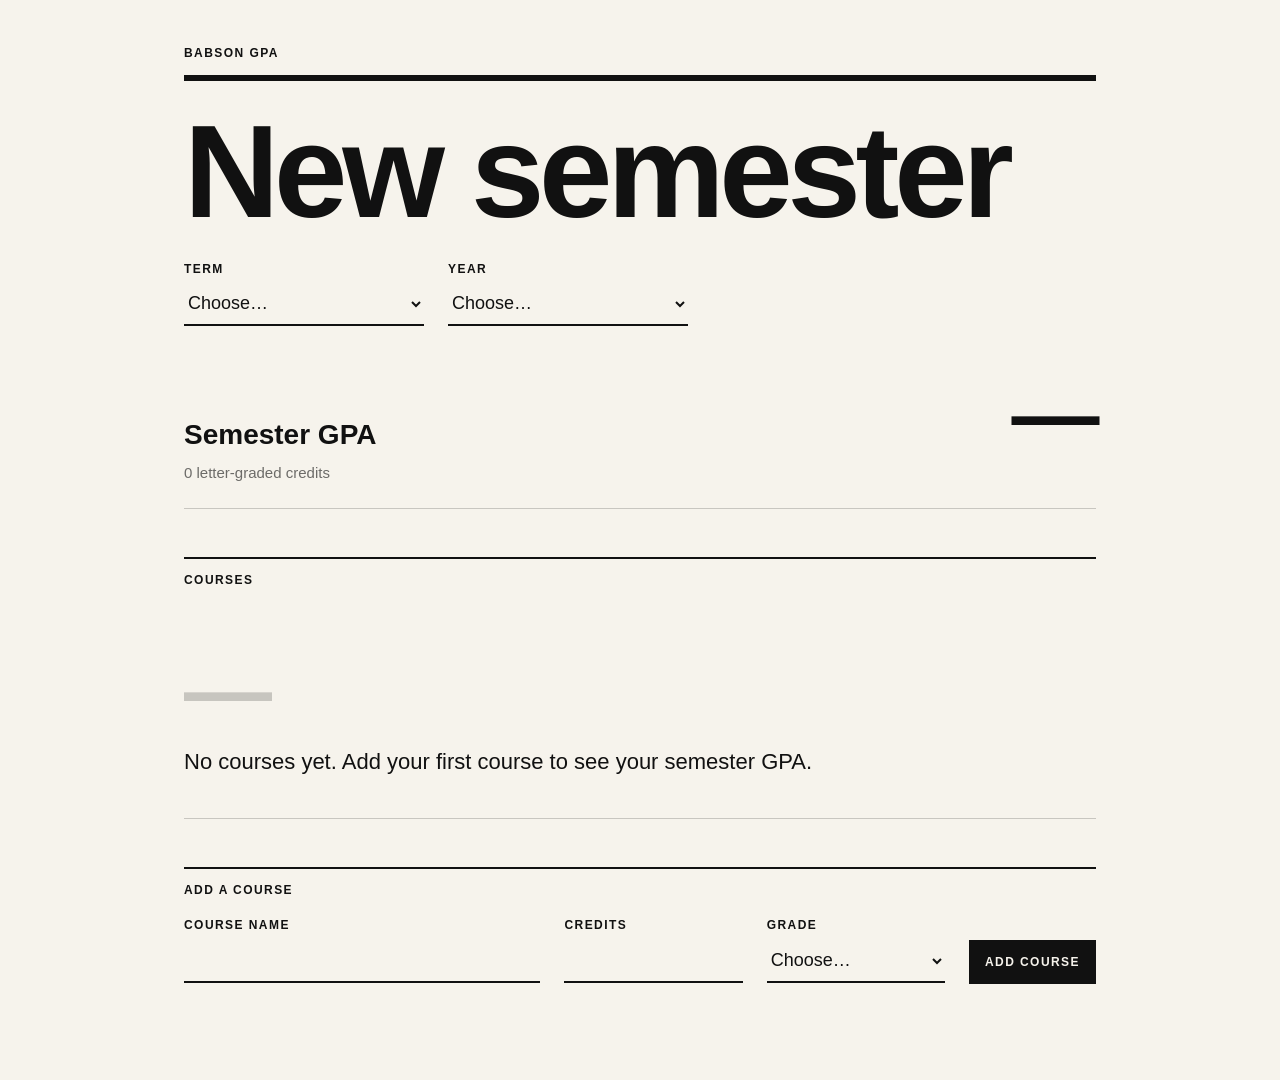
==== index.html @ 376b97b8 "Build round 1: This semester section with term/year, course form, list and semester GPA Co-Authored-" ====
<!doctype html>
<html lang="en">
<head>
  <meta charset="utf-8">
  <meta name="viewport" content="width=device-width, initial-scale=1">
  <title>Babson GPA Calculator</title>
  <link rel="stylesheet" href="css/styles.css">
</head>
<body>
  <header class="masthead">
    <p>Babson GPA</p>
  </header>

  <main>
    <section id="this-semester" aria-labelledby="this-semester-title">
      <h1 id="this-semester-title">New semester</h1>

      <div class="term-picker">
        <div class="field">
          <label for="semester-term">Term</label>
          <select id="semester-term" name="term">
            <option value="">Choose…</option>
          </select>
        </div>
        <div class="field">
          <label for="semester-year">Year</label>
          <select id="semester-year" name="year">
            <option value="">Choose…</option>
          </select>
        </div>
      </div>

      <div class="figures">
        <div class="figure figure-semester">
          <p class="label">Semester GPA</p>
          <p class="num" id="semester-gpa" aria-live="polite">—</p>
          <p class="note" id="semester-note">0 letter-graded credits</p>
        </div>
      </div>

      <h2>Courses</h2>
      <div id="course-empty" class="empty">
        <p class="num" aria-hidden="true">—</p>
        <p>No courses yet. Add your first course to see your semester GPA.</p>
      </div>
      <table id="course-table" hidden>
        <thead>
          <tr>
            <th scope="col">Course</th>
            <th scope="col" class="cr">Credits</th>
            <th scope="col">Grade</th>
            <th scope="col" class="act"></th>
          </tr>
        </thead>
        <tbody id="course-list"></tbody>
      </table>

      <h2>Add a course</h2>
      <form id="course-form" novalidate>
        <div class="field wide">
          <label for="course-name">Course name</label>
          <input id="course-name" name="name" type="text" autocomplete="off">
          <p class="error" id="course-name-error" hidden></p>
        </div>
        <div class="field">
          <label for="course-credits">Credits</label>
          <input id="course-credits" name="credits" type="number" inputmode="decimal" step="any">
          <p class="error" id="course-credits-error" hidden></p>
        </div>
        <div class="field">
          <label for="course-grade">Grade</label>
          <select id="course-grade" name="grade">
            <option value="">Choose…</option>
          </select>
          <p class="error" id="course-grade-error" hidden></p>
        </div>
        <div class="btn-wrap">
          <button type="submit" class="btn">Add course</button>
        </div>
      </form>
    </section>
  </main>

  <script src="js/app.js"></script>
</body>
</html>
---- css/styles.css ----
:root {
  --paper: #f6f3ec;
  --ink: #111111;
  --accent: #c8102e;
  --font: "Helvetica Neue", Helvetica, Arial, sans-serif;
  --space: 8px;
  --radius: 0;

  --ink-muted: color-mix(in srgb, var(--ink) 60%, transparent);
  --ink-faded: color-mix(in srgb, var(--ink) 20%, transparent);

  --rule-thick: 6px;
  --rule: 2px;
  --rule-thin: 1px;

  --text-xs: 12px;
  --text-s: 15px;
  --text-m: 18px;
  --text-l: 22px;
  --text-xl: 28px;
  --text-title: clamp(48px, 11vw, 132px);
  --text-figure: clamp(48px, 12vw, 88px);

  --weight-regular: 400;
  --weight-bold: 700;
  --weight-black: 900;

  --leading: 1.5;
  --leading-tight: 0.9;
  --tracking-caps: 0.12em;
  --tracking-tight: -0.04em;

  --page-width: 960px;
  --touch: 44px;
  --breakpoint: 640px;
}

* {
  box-sizing: border-box;
}

[hidden] {
  display: none !important;
}

body {
  margin: 0;
  background: var(--paper);
  color: var(--ink);
  font-family: var(--font);
  font-size: var(--text-m);
  font-weight: var(--weight-regular);
  line-height: var(--leading);
}

.masthead,
main {
  max-width: var(--page-width);
  margin: 0 auto;
  padding-left: calc(var(--space) * 3);
  padding-right: calc(var(--space) * 3);
}

main {
  padding-bottom: calc(var(--space) * 12);
}

/* Masthead and title */
.masthead {
  padding-top: calc(var(--space) * 6);
}

.masthead p {
  margin: 0;
  padding-bottom: calc(var(--space) * 2);
  border-bottom: var(--rule-thick) solid var(--ink);
  font-size: var(--text-xs);
  font-weight: var(--weight-bold);
  line-height: var(--leading-tight);
  letter-spacing: var(--tracking-caps);
  text-transform: uppercase;
}

h1 {
  margin: calc(var(--space) * 4) 0 calc(var(--space) * 4);
  font-size: var(--text-title);
  font-weight: var(--weight-black);
  line-height: var(--leading-tight);
  letter-spacing: var(--tracking-tight);
}

h2 {
  margin: calc(var(--space) * 6) 0 calc(var(--space) * 3);
  padding-top: calc(var(--space) * 2);
  border-top: var(--rule) solid var(--ink);
  font-size: var(--text-xs);
  font-weight: var(--weight-black);
  line-height: var(--leading-tight);
  letter-spacing: var(--tracking-caps);
  text-transform: uppercase;
}

/* Term and year, under the title */
.term-picker {
  display: grid;
  grid-template-columns: repeat(2, minmax(0, calc(var(--space) * 30)));
  gap: calc(var(--space) * 3);
  margin-bottom: calc(var(--space) * 6);
}

/* GPA figures: label left, number right */
.figure {
  display: flex;
  flex-wrap: wrap;
  justify-content: space-between;
  align-items: baseline;
  column-gap: calc(var(--space) * 3);
  padding-bottom: calc(var(--space) * 3);
  border-bottom: var(--rule-thin) solid var(--ink-faded);
}

.figure p {
  margin: 0;
}

.figure .label {
  flex: 1 1 0;
  font-size: var(--text-xl);
  font-weight: var(--weight-black);
  line-height: var(--leading-tight);
}

.figure .num {
  font-size: var(--text-figure);
  font-weight: var(--weight-black);
  line-height: var(--leading-tight);
  letter-spacing: var(--tracking-tight);
  font-variant-numeric: tabular-nums;
}

.figure .note {
  flex-basis: 100%;
  margin-top: var(--space);
  color: var(--ink-muted);
  font-size: var(--text-s);
}

/* Empty state */
.empty {
  padding: calc(var(--space) * 5) 0;
  border-bottom: var(--rule-thin) solid var(--ink-faded);
}

.empty p {
  margin: 0;
  font-size: var(--text-l);
}

.empty .num {
  margin-bottom: calc(var(--space) * 2);
  color: var(--ink-faded);
  font-size: var(--text-figure);
  font-weight: var(--weight-black);
  line-height: var(--leading-tight);
}

/* Course list */
table {
  width: 100%;
  border-collapse: collapse;
}

th {
  padding: 0 0 calc(var(--space) * 2);
  border-bottom: var(--rule) solid var(--ink);
  color: var(--ink-muted);
  font-size: var(--text-xs);
  font-weight: var(--weight-bold);
  line-height: var(--leading-tight);
  letter-spacing: var(--tracking-caps);
  text-align: left;
  text-transform: uppercase;
}

td {
  padding: calc(var(--space) * 2) var(--space) calc(var(--space) * 2) 0;
  border-bottom: var(--rule-thin) solid var(--ink-faded);
  vertical-align: baseline;
}

td.name {
  font-size: var(--text-l);
  overflow-wrap: anywhere;
}

td.cr,
th.cr {
  width: calc(var(--space) * 11);
  font-variant-numeric: tabular-nums;
}

td.grade {
  width: calc(var(--space) * 16);
  font-size: var(--text-xl);
  font-weight: var(--weight-black);
  line-height: var(--leading-tight);
}

.not-in-gpa {
  display: block;
  margin-top: var(--space);
  color: var(--ink-muted);
  font-size: var(--text-s);
  font-weight: var(--weight-regular);
}

td.act,
th.act {
  width: calc(var(--space) * 9);
  padding-right: 0;
  text-align: right;
}

.link {
  min-height: var(--touch);
  padding: 0;
  border: 0;
  border-radius: var(--radius);
  background: none;
  color: var(--ink);
  cursor: pointer;
  font-family: var(--font);
  font-size: var(--text-xs);
  font-weight: var(--weight-bold);
  letter-spacing: var(--tracking-caps);
  text-decoration: underline;
  text-decoration-thickness: var(--rule-thin);
  text-transform: uppercase;
}

/* Add a course form */
form {
  display: grid;
  grid-template-columns: 2fr 1fr 1fr auto;
  gap: calc(var(--space) * 3);
  align-items: start;
}

label {
  display: block;
  margin-bottom: var(--space);
  font-size: var(--text-xs);
  font-weight: var(--weight-bold);
  line-height: var(--leading-tight);
  letter-spacing: var(--tracking-caps);
  text-transform: uppercase;
}

input,
select {
  width: 100%;
  min-height: var(--touch);
  padding: 0;
  border: 0;
  border-bottom: var(--rule) solid var(--ink);
  border-radius: var(--radius);
  background: transparent;
  color: var(--ink);
  font-family: var(--font);
  font-size: var(--text-m);
}

input:focus-visible,
select:focus-visible,
button:focus-visible {
  outline: var(--rule) solid var(--ink);
  outline-offset: var(--rule);
}

.field.has-error input,
.field.has-error select {
  border-bottom-color: var(--accent);
}

.error {
  margin: var(--space) 0 0;
  color: var(--accent);
  font-size: var(--text-s);
}

.error::before {
  content: "— ";
}

/* Lines the button up with the fields, below the label */
.btn-wrap {
  padding-top: calc(var(--text-xs) + var(--space));
}

.btn {
  min-height: var(--touch);
  padding: 0 calc(var(--space) * 2);
  border: 0;
  border-radius: var(--radius);
  background: var(--ink);
  color: var(--paper);
  cursor: pointer;
  font-family: var(--font);
  font-size: var(--text-xs);
  font-weight: var(--weight-black);
  letter-spacing: var(--tracking-caps);
  text-transform: uppercase;
}

/* Phone: 640px is --breakpoint; custom properties can't be read inside @media */
@media (max-width: 640px) {
  .masthead,
  main {
    padding-left: calc(var(--space) * 2);
    padding-right: calc(var(--space) * 2);
  }

  .masthead {
    padding-top: calc(var(--space) * 4);
  }

  .term-picker {
    grid-template-columns: 1fr 1fr;
    gap: calc(var(--space) * 2);
  }

  form {
    grid-template-columns: 1fr 1fr;
    gap: calc(var(--space) * 2);
  }

  .field.wide,
  .btn-wrap {
    grid-column: 1 / -1;
  }

  .btn-wrap {
    padding-top: 0;
  }

  .btn {
    width: 100%;
  }

  td.name {
    font-size: var(--text-m);
  }

  td.grade {
    width: calc(var(--space) * 10);
  }
}
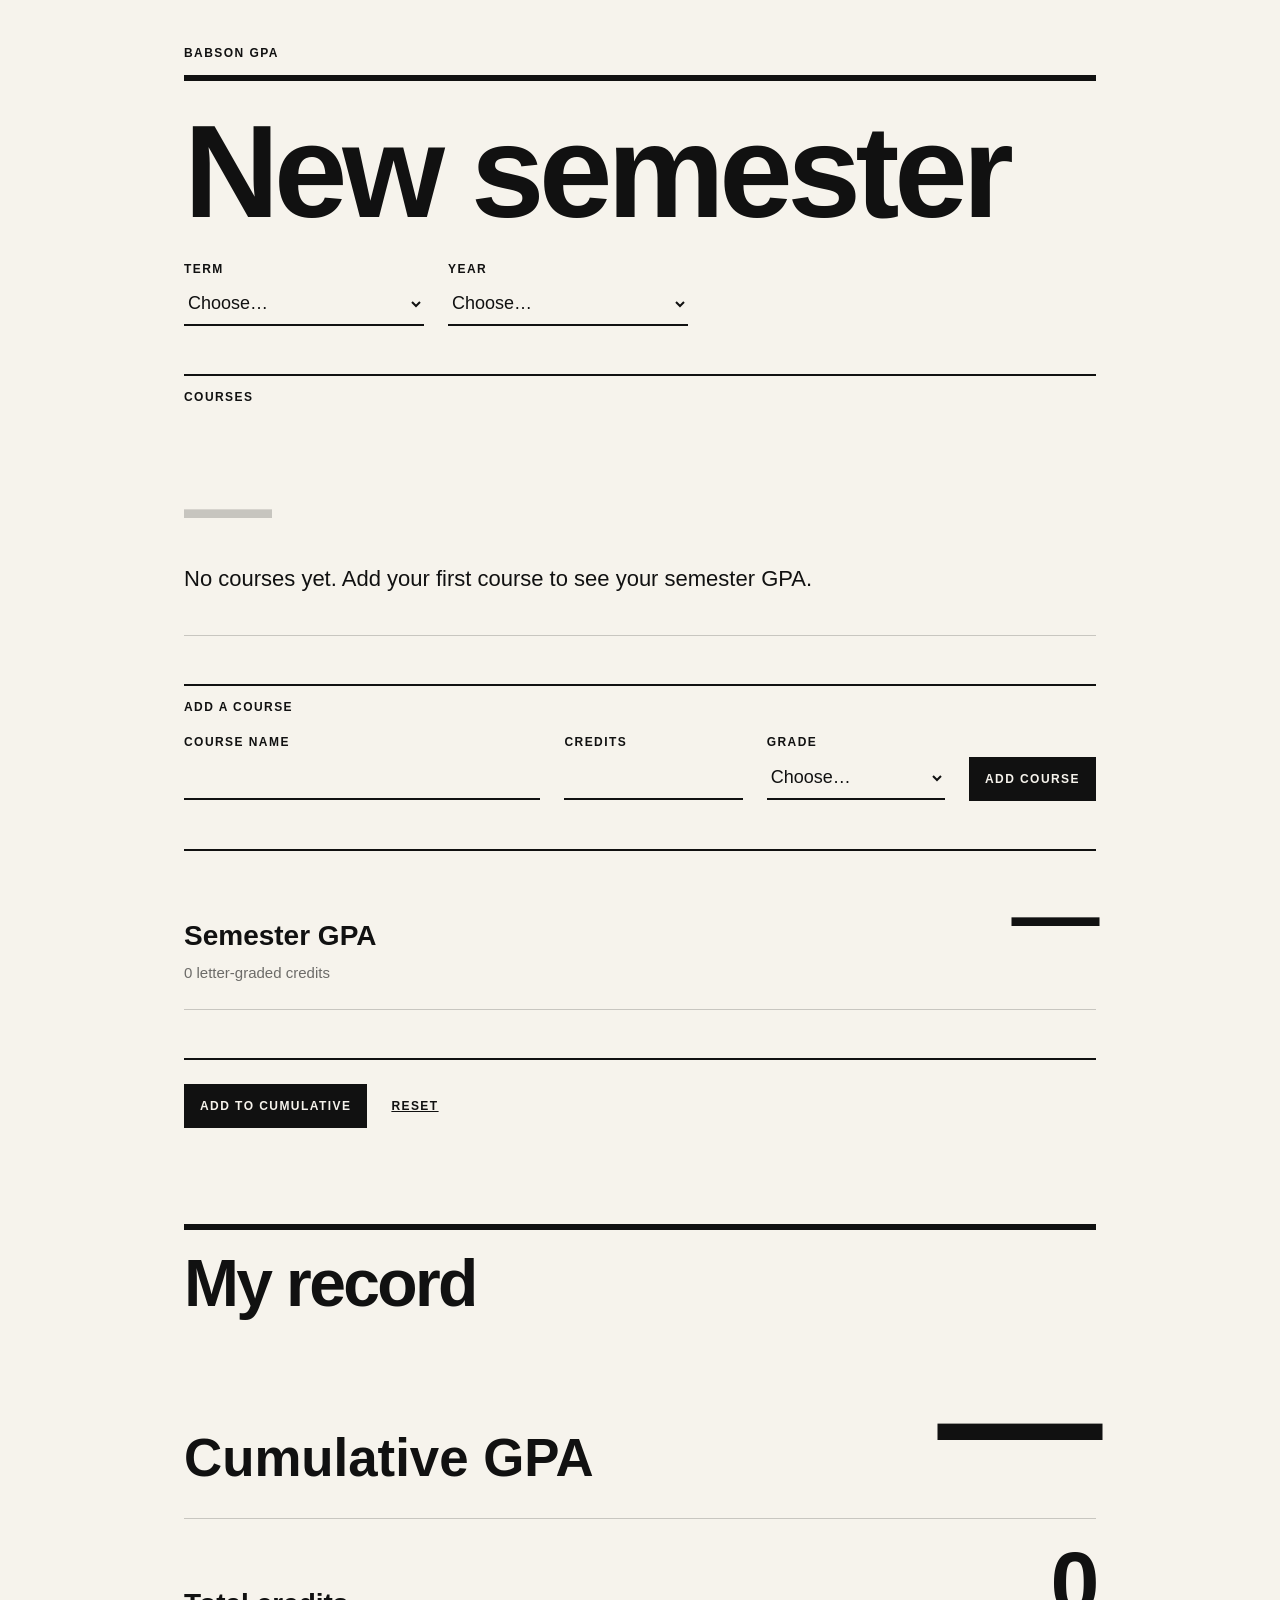
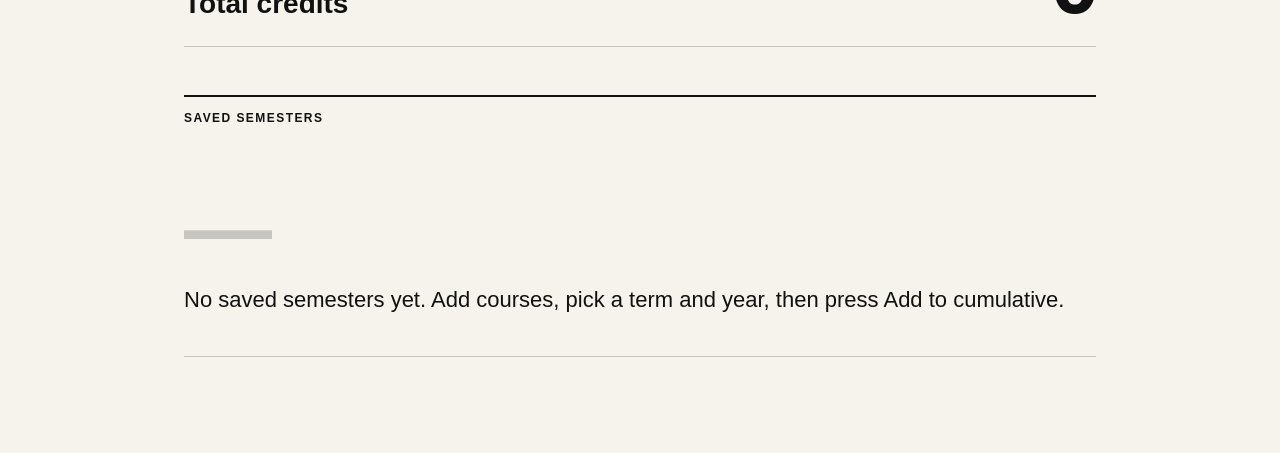
==== commit db304acb: "Move cumulative GPA to My record, show preview as a note" ====
--- a/index.html
+++ b/index.html
@@ -28,14 +28,7 @@
             <option value="">Choose…</option>
           </select>
         </div>
-      </div>
-
-      <div class="figures">
-        <div class="figure figure-semester">
-          <p class="label">Semester GPA</p>
-          <p class="num" id="semester-gpa" aria-live="polite">—</p>
-          <p class="note" id="semester-note">0 letter-graded credits</p>
-        </div>
+        <p class="error" id="term-year-error" hidden></p>
       </div>
 
       <h2>Courses</h2>
@@ -78,6 +71,45 @@
           <button type="submit" class="btn">Add course</button>
         </div>
       </form>
+
+      <div class="figures figures-this-semester">
+        <div class="figure figure-semester">
+          <p class="label">Semester GPA</p>
+          <p class="num" id="semester-gpa" aria-live="polite">—</p>
+          <p class="note" id="semester-note">0 letter-graded credits</p>
+        </div>
+      </div>
+
+      <div class="semester-actions">
+        <p class="preview" id="projected-preview" aria-live="polite" hidden></p>
+        <div class="actions-row">
+          <button type="button" class="btn" id="add-to-cumulative">Add to cumulative</button>
+          <button type="button" class="link" id="reset">Reset</button>
+        </div>
+        <p class="error" id="add-to-cumulative-error" hidden></p>
+      </div>
+    </section>
+
+    <section id="my-record" aria-labelledby="my-record-title">
+      <h2 class="section-title" id="my-record-title">My record</h2>
+
+      <div class="figures">
+        <div class="figure figure-cumulative">
+          <p class="label">Cumulative GPA</p>
+          <p class="num" id="cumulative-gpa">—</p>
+        </div>
+        <div class="figure figure-semester">
+          <p class="label">Total credits</p>
+          <p class="num" id="total-credits">0</p>
+        </div>
+      </div>
+
+      <h2>Saved semesters</h2>
+      <div id="record-empty" class="empty">
+        <p class="num" aria-hidden="true">—</p>
+        <p>No saved semesters yet. Add courses, pick a term and year, then press Add to cumulative.</p>
+      </div>
+      <div id="record-list"></div>
     </section>
   </main>
 
--- a/css/styles.css
+++ b/css/styles.css
@@ -139,6 +139,100 @@
 }
 
 .figure .note {
+  flex-basis: 100%;
+  margin-top: var(--space);
+  color: var(--ink-muted);
+  font-size: var(--text-s);
+}
+
+/* GPA rows sit under the Add a course form */
+.figures-this-semester {
+  margin-top: calc(var(--space) * 6);
+  border-top: var(--rule) solid var(--ink);
+  padding-top: calc(var(--space) * 3);
+}
+
+.figure + .figure {
+  padding-top: calc(var(--space) * 3);
+}
+
+/* The cumulative row leads: about twice the semester row */
+.figure-cumulative .label {
+  font-size: max(var(--text-xl), calc(var(--text-title) * 0.4));
+}
+
+.figure-cumulative .num {
+  font-size: calc(var(--text-title) * 1.25);
+}
+
+/* Error under the Term and Year pair spans both columns */
+.term-picker .error {
+  grid-column: 1 / -1;
+  margin-top: 0;
+}
+
+/* Preview line above Add to cumulative, styled like a GPA note */
+.preview {
+  margin: 0 0 calc(var(--space) * 2);
+  color: var(--ink-muted);
+  font-size: var(--text-s);
+}
+
+/* Add to cumulative and Reset */
+.semester-actions {
+  margin-top: calc(var(--space) * 6);
+  padding-top: calc(var(--space) * 3);
+  border-top: var(--rule) solid var(--ink);
+}
+
+.actions-row {
+  display: flex;
+  flex-wrap: wrap;
+  align-items: center;
+  gap: calc(var(--space) * 3);
+}
+
+/* My record */
+.section-title {
+  margin-top: calc(var(--space) * 12);
+  margin-bottom: calc(var(--space) * 4);
+  padding-top: calc(var(--space) * 3);
+  border-top: var(--rule-thick) solid var(--ink);
+  font-size: calc(var(--text-title) * 0.5);
+  letter-spacing: var(--tracking-tight);
+  text-transform: none;
+}
+
+.saved-semester + .saved-semester {
+  margin-top: calc(var(--space) * 6);
+}
+
+.saved-header {
+  display: flex;
+  flex-wrap: wrap;
+  justify-content: space-between;
+  align-items: baseline;
+  column-gap: calc(var(--space) * 3);
+  margin-bottom: calc(var(--space) * 2);
+}
+
+.saved-header h3,
+.saved-header p {
+  margin: 0;
+}
+
+.saved-header h3,
+.saved-gpa {
+  font-size: var(--text-xl);
+  font-weight: var(--weight-black);
+  line-height: var(--leading-tight);
+}
+
+.saved-gpa {
+  font-variant-numeric: tabular-nums;
+}
+
+.saved-header .note {
   flex-basis: 100%;
   margin-top: var(--space);
   color: var(--ink-muted);
@@ -351,6 +445,15 @@
     font-size: var(--text-m);
   }
 
+  /* Keep the cumulative row clearly larger than the semester row */
+  .figure-semester .label {
+    font-size: var(--text-l);
+  }
+
+  .figure-semester .num {
+    font-size: calc(var(--text-figure) * 0.75);
+  }
+
   td.grade {
     width: calc(var(--space) * 10);
   }
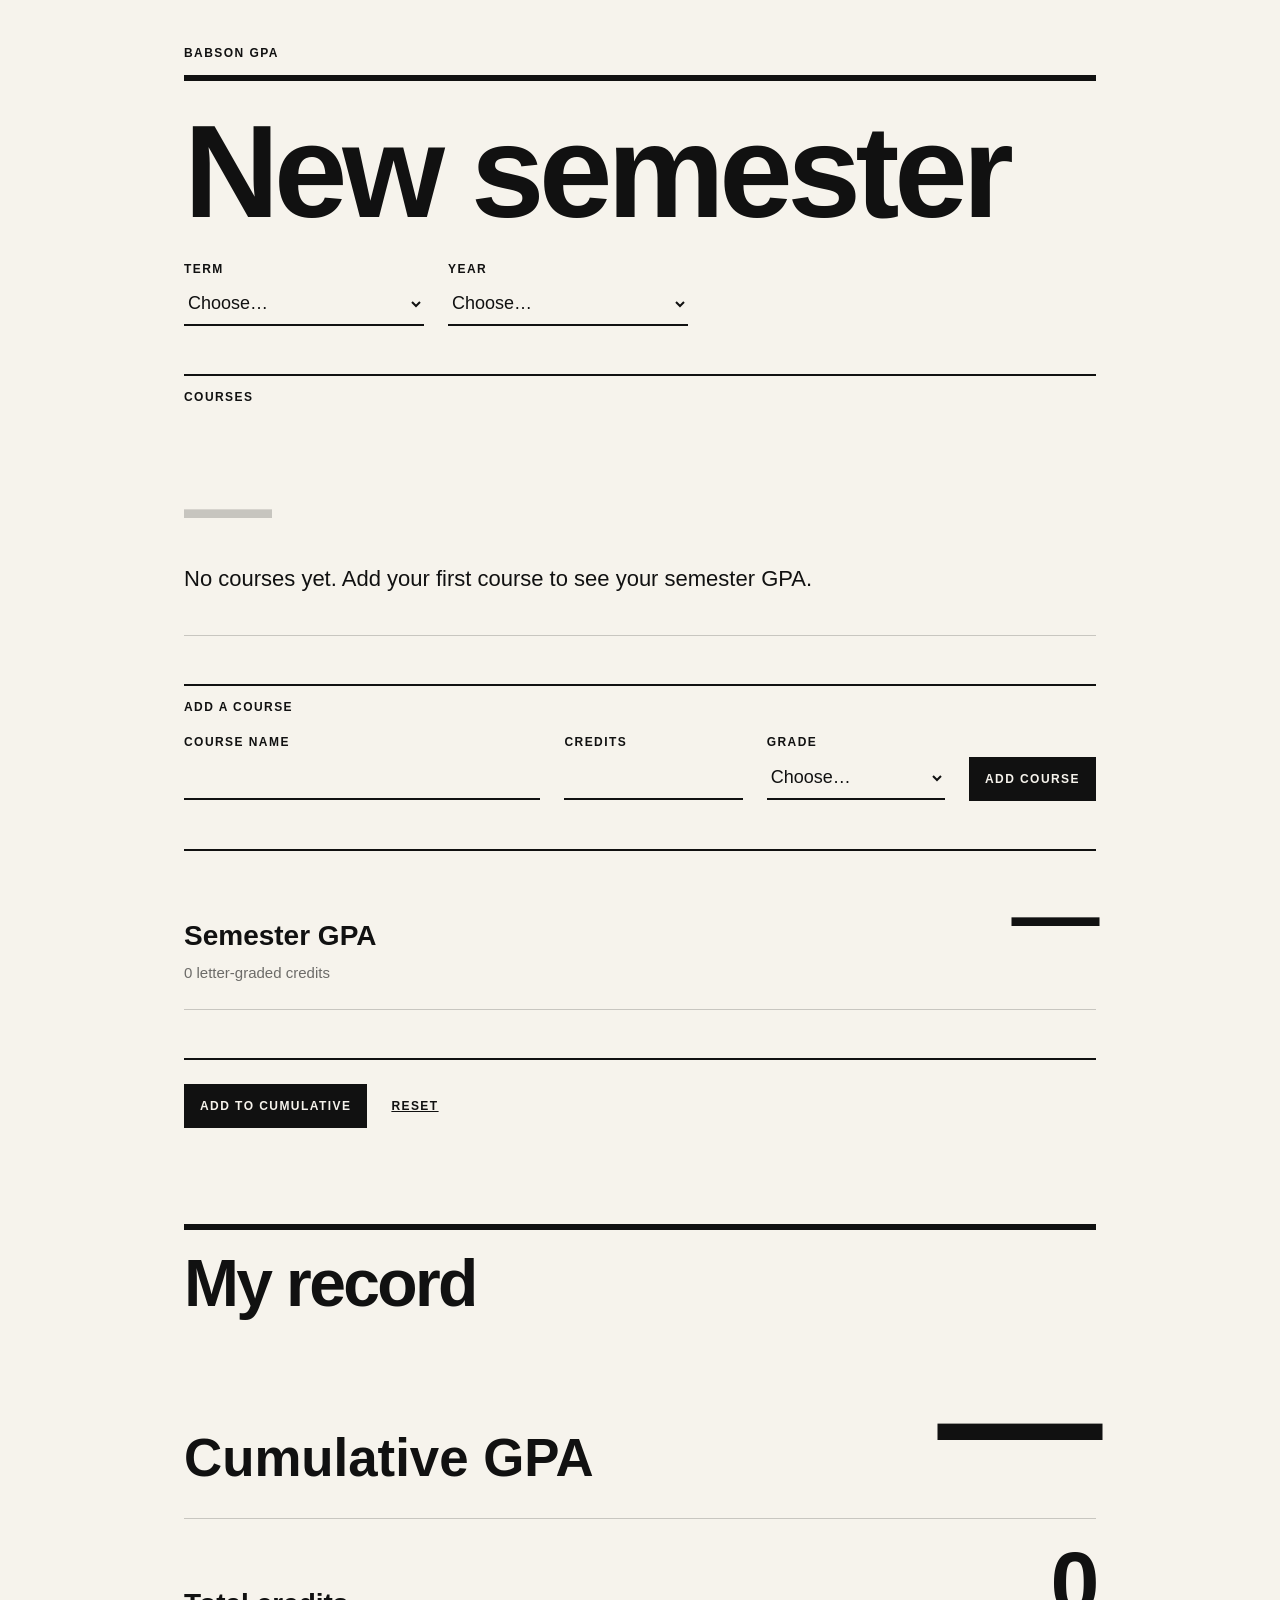
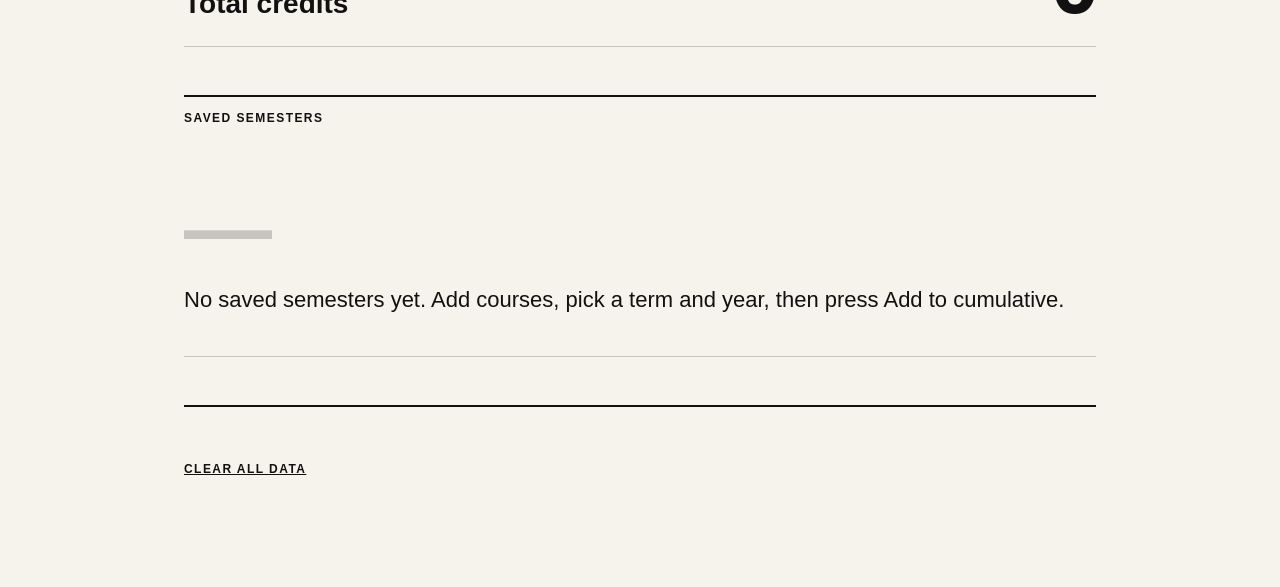
==== commit 03818a5e: "Round 3: save to localStorage, delete semester, clear all, edit semester Co-Authored-By: Claude Opus" ====
--- a/index.html
+++ b/index.html
@@ -13,7 +13,7 @@
 
   <main>
     <section id="this-semester" aria-labelledby="this-semester-title">
-      <h1 id="this-semester-title">New semester</h1>
+      <h1 id="this-semester-title" tabindex="-1">New semester</h1>
 
       <div class="term-picker">
         <div class="field">
@@ -91,7 +91,7 @@
     </section>
 
     <section id="my-record" aria-labelledby="my-record-title">
-      <h2 class="section-title" id="my-record-title">My record</h2>
+      <h2 class="section-title" id="my-record-title" tabindex="-1">My record</h2>
 
       <div class="figures">
         <div class="figure figure-cumulative">
@@ -110,6 +110,8 @@
         <p>No saved semesters yet. Add courses, pick a term and year, then press Add to cumulative.</p>
       </div>
       <div id="record-list"></div>
+
+      <div class="clear-all" id="clear-all"></div>
     </section>
   </main>
 
--- a/css/styles.css
+++ b/css/styles.css
@@ -237,6 +237,48 @@
   margin-top: var(--space);
   color: var(--ink-muted);
   font-size: var(--text-s);
+}
+
+/* Delete semester and Clear all data, with their on-page confirmation */
+.confirm {
+  display: flex;
+  flex-wrap: wrap;
+  align-items: center;
+  gap: var(--space) calc(var(--space) * 2);
+  margin-top: calc(var(--space) * 2);
+}
+
+.confirm p {
+  margin: 0;
+  font-size: var(--text-s);
+  font-weight: var(--weight-bold);
+}
+
+.confirm span {
+  color: var(--ink-muted);
+}
+
+/* Edit and Delete semester sit side by side under each saved semester */
+.saved-actions {
+  display: flex;
+  flex-wrap: wrap;
+  align-items: center;
+  column-gap: calc(var(--space) * 3);
+  margin-top: calc(var(--space) * 2);
+}
+
+.saved-actions .confirm {
+  margin-top: 0;
+}
+
+.saved-actions .error {
+  flex-basis: 100%;
+}
+
+.clear-all {
+  margin-top: calc(var(--space) * 6);
+  padding-top: calc(var(--space) * 3);
+  border-top: var(--rule) solid var(--ink);
 }
 
 /* Empty state */
@@ -441,6 +483,11 @@
     width: 100%;
   }
 
+  /* Keep "Yes, delete / Cancel" on one line */
+  .confirm .btn {
+    width: auto;
+  }
+
   td.name {
     font-size: var(--text-m);
   }
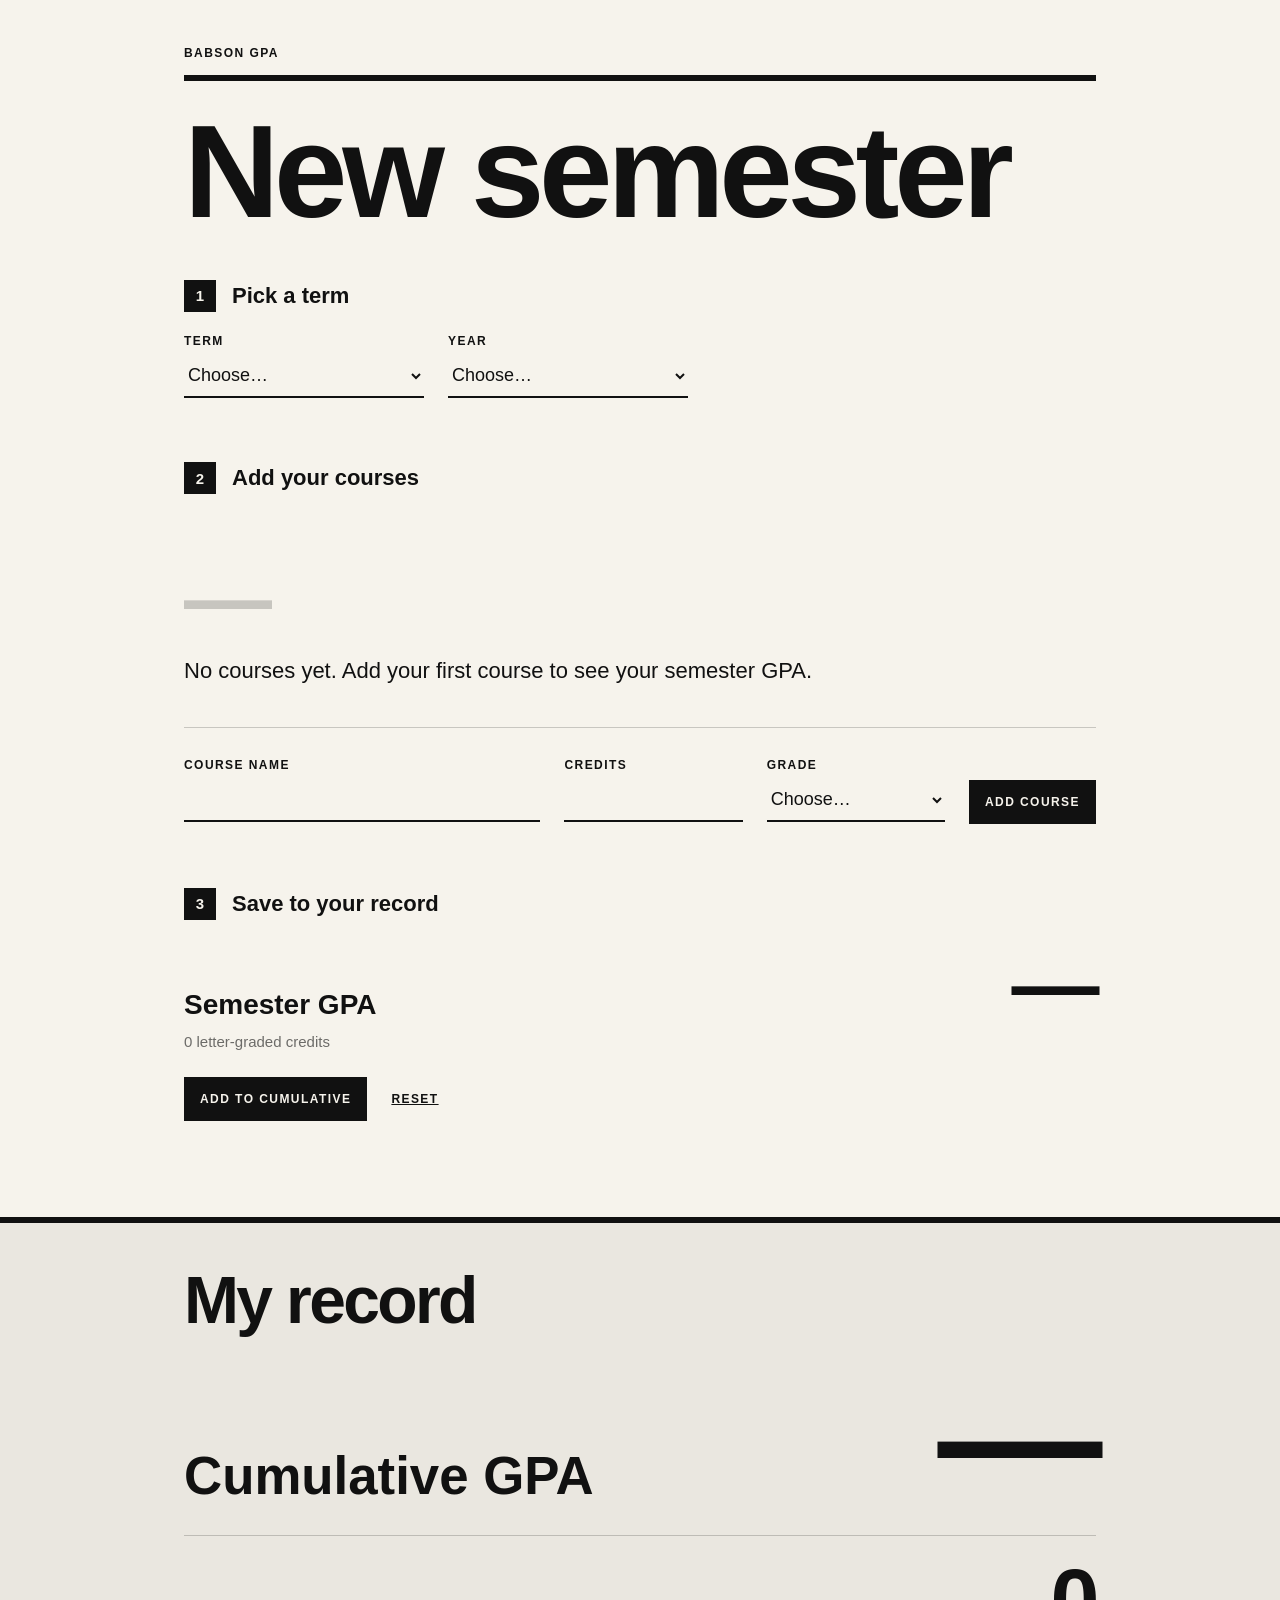
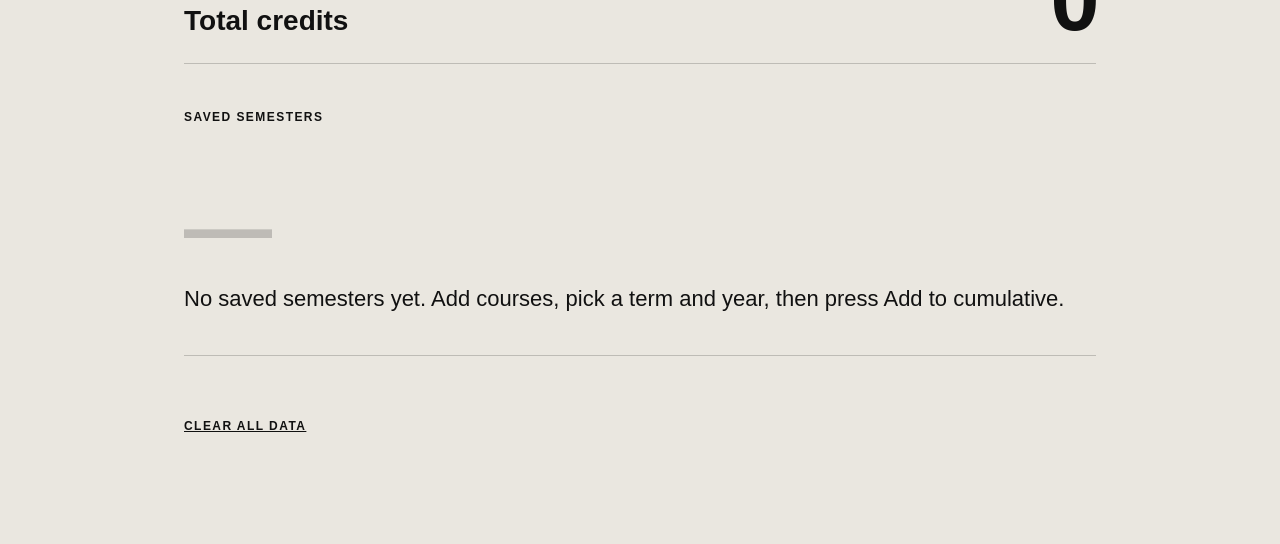
==== commit 29f151b8: "Restyle for clearer sections Co-Authored-By: Claude Opus 5.5 <noreply@anthropic.com>" ====
--- a/index.html
+++ b/index.html
@@ -7,111 +7,120 @@
   <link rel="stylesheet" href="css/styles.css">
 </head>
 <body>
-  <header class="masthead">
+  <header class="masthead page">
     <p>Babson GPA</p>
   </header>
 
   <main>
-    <section id="this-semester" aria-labelledby="this-semester-title">
+    <section id="this-semester" class="page" aria-labelledby="this-semester-title">
       <h1 id="this-semester-title" tabindex="-1">New semester</h1>
 
-      <div class="term-picker">
-        <div class="field">
-          <label for="semester-term">Term</label>
-          <select id="semester-term" name="term">
-            <option value="">Choose…</option>
-          </select>
+      <section class="step" aria-labelledby="step-term-title">
+        <h2 class="step-title" id="step-term-title"><span class="step-num">1</span> Pick a term</h2>
+        <div class="term-picker">
+          <div class="field">
+            <label for="semester-term">Term</label>
+            <select id="semester-term" name="term">
+              <option value="">Choose…</option>
+            </select>
+          </div>
+          <div class="field">
+            <label for="semester-year">Year</label>
+            <select id="semester-year" name="year">
+              <option value="">Choose…</option>
+            </select>
+          </div>
+          <p class="error" id="term-year-error" hidden></p>
         </div>
-        <div class="field">
-          <label for="semester-year">Year</label>
-          <select id="semester-year" name="year">
-            <option value="">Choose…</option>
-          </select>
+      </section>
+
+      <section class="step" aria-labelledby="step-courses-title">
+        <h2 class="step-title" id="step-courses-title"><span class="step-num">2</span> Add your courses</h2>
+        <div id="course-empty" class="empty">
+          <p class="num" aria-hidden="true">—</p>
+          <p>No courses yet. Add your first course to see your semester GPA.</p>
         </div>
-        <p class="error" id="term-year-error" hidden></p>
-      </div>
+        <table id="course-table" hidden>
+          <thead>
+            <tr>
+              <th scope="col">Course</th>
+              <th scope="col" class="cr">Credits</th>
+              <th scope="col">Grade</th>
+              <th scope="col" class="act"></th>
+            </tr>
+          </thead>
+          <tbody id="course-list"></tbody>
+        </table>
 
-      <h2>Courses</h2>
-      <div id="course-empty" class="empty">
-        <p class="num" aria-hidden="true">—</p>
-        <p>No courses yet. Add your first course to see your semester GPA.</p>
-      </div>
-      <table id="course-table" hidden>
-        <thead>
-          <tr>
-            <th scope="col">Course</th>
-            <th scope="col" class="cr">Credits</th>
-            <th scope="col">Grade</th>
-            <th scope="col" class="act"></th>
-          </tr>
-        </thead>
-        <tbody id="course-list"></tbody>
-      </table>
+        <form id="course-form" novalidate>
+          <div class="field wide">
+            <label for="course-name">Course name</label>
+            <input id="course-name" name="name" type="text" autocomplete="off">
+            <p class="error" id="course-name-error" hidden></p>
+          </div>
+          <div class="field">
+            <label for="course-credits">Credits</label>
+            <input id="course-credits" name="credits" type="number" inputmode="decimal" step="any">
+            <p class="error" id="course-credits-error" hidden></p>
+          </div>
+          <div class="field">
+            <label for="course-grade">Grade</label>
+            <select id="course-grade" name="grade">
+              <option value="">Choose…</option>
+            </select>
+            <p class="error" id="course-grade-error" hidden></p>
+          </div>
+          <div class="btn-wrap">
+            <button type="submit" class="btn">Add course</button>
+          </div>
+        </form>
+      </section>
 
-      <h2>Add a course</h2>
-      <form id="course-form" novalidate>
-        <div class="field wide">
-          <label for="course-name">Course name</label>
-          <input id="course-name" name="name" type="text" autocomplete="off">
-          <p class="error" id="course-name-error" hidden></p>
+      <section class="step" aria-labelledby="step-save-title">
+        <h2 class="step-title" id="step-save-title"><span class="step-num">3</span> Save to your record</h2>
+        <div class="figures">
+          <div class="figure figure-semester">
+            <p class="label">Semester GPA</p>
+            <p class="num" id="semester-gpa" aria-live="polite">—</p>
+            <p class="note" id="semester-note">0 letter-graded credits</p>
+          </div>
         </div>
-        <div class="field">
-          <label for="course-credits">Credits</label>
-          <input id="course-credits" name="credits" type="number" inputmode="decimal" step="any">
-          <p class="error" id="course-credits-error" hidden></p>
+
+        <div class="semester-actions">
+          <p class="preview" id="projected-preview" aria-live="polite" hidden></p>
+          <div class="actions-row">
+            <button type="button" class="btn" id="add-to-cumulative">Add to cumulative</button>
+            <button type="button" class="link" id="reset">Reset</button>
+          </div>
+          <p class="error" id="add-to-cumulative-error" hidden></p>
         </div>
-        <div class="field">
-          <label for="course-grade">Grade</label>
-          <select id="course-grade" name="grade">
-            <option value="">Choose…</option>
-          </select>
-          <p class="error" id="course-grade-error" hidden></p>
-        </div>
-        <div class="btn-wrap">
-          <button type="submit" class="btn">Add course</button>
-        </div>
-      </form>
-
-      <div class="figures figures-this-semester">
-        <div class="figure figure-semester">
-          <p class="label">Semester GPA</p>
-          <p class="num" id="semester-gpa" aria-live="polite">—</p>
-          <p class="note" id="semester-note">0 letter-graded credits</p>
-        </div>
-      </div>
-
-      <div class="semester-actions">
-        <p class="preview" id="projected-preview" aria-live="polite" hidden></p>
-        <div class="actions-row">
-          <button type="button" class="btn" id="add-to-cumulative">Add to cumulative</button>
-          <button type="button" class="link" id="reset">Reset</button>
-        </div>
-        <p class="error" id="add-to-cumulative-error" hidden></p>
-      </div>
+      </section>
     </section>
 
-    <section id="my-record" aria-labelledby="my-record-title">
-      <h2 class="section-title" id="my-record-title" tabindex="-1">My record</h2>
+    <section id="my-record" class="record" aria-labelledby="my-record-title">
+      <div class="page">
+        <h2 class="section-title" id="my-record-title" tabindex="-1">My record</h2>
 
-      <div class="figures">
-        <div class="figure figure-cumulative">
-          <p class="label">Cumulative GPA</p>
-          <p class="num" id="cumulative-gpa">—</p>
+        <div class="figures">
+          <div class="figure figure-cumulative">
+            <p class="label">Cumulative GPA</p>
+            <p class="num" id="cumulative-gpa">—</p>
+          </div>
+          <div class="figure figure-semester">
+            <p class="label">Total credits</p>
+            <p class="num" id="total-credits">0</p>
+          </div>
         </div>
-        <div class="figure figure-semester">
-          <p class="label">Total credits</p>
-          <p class="num" id="total-credits">0</p>
+
+        <h2>Saved semesters</h2>
+        <div id="record-empty" class="empty">
+          <p class="num" aria-hidden="true">—</p>
+          <p>No saved semesters yet. Add courses, pick a term and year, then press Add to cumulative.</p>
         </div>
+        <div id="record-list"></div>
+
+        <div class="clear-all" id="clear-all"></div>
       </div>
-
-      <h2>Saved semesters</h2>
-      <div id="record-empty" class="empty">
-        <p class="num" aria-hidden="true">—</p>
-        <p>No saved semesters yet. Add courses, pick a term and year, then press Add to cumulative.</p>
-      </div>
-      <div id="record-list"></div>
-
-      <div class="clear-all" id="clear-all"></div>
     </section>
   </main>
 
--- a/css/styles.css
+++ b/css/styles.css
@@ -8,6 +8,7 @@
 
   --ink-muted: color-mix(in srgb, var(--ink) 60%, transparent);
   --ink-faded: color-mix(in srgb, var(--ink) 20%, transparent);
+  --ink-band: color-mix(in srgb, var(--ink) 5%, transparent);
 
   --rule-thick: 6px;
   --rule: 2px;
@@ -53,16 +54,12 @@
   line-height: var(--leading);
 }
 
-.masthead,
-main {
+/* Page-width column; the My record band runs full width around its own column */
+.page {
   max-width: var(--page-width);
   margin: 0 auto;
   padding-left: calc(var(--space) * 3);
   padding-right: calc(var(--space) * 3);
-}
-
-main {
-  padding-bottom: calc(var(--space) * 12);
 }
 
 /* Masthead and title */
@@ -82,7 +79,7 @@
 }
 
 h1 {
-  margin: calc(var(--space) * 4) 0 calc(var(--space) * 4);
+  margin: calc(var(--space) * 4) 0 calc(var(--space) * 6);
   font-size: var(--text-title);
   font-weight: var(--weight-black);
   line-height: var(--leading-tight);
@@ -91,8 +88,6 @@
 
 h2 {
   margin: calc(var(--space) * 6) 0 calc(var(--space) * 3);
-  padding-top: calc(var(--space) * 2);
-  border-top: var(--rule) solid var(--ink);
   font-size: var(--text-xs);
   font-weight: var(--weight-black);
   line-height: var(--leading-tight);
@@ -100,12 +95,38 @@
   text-transform: uppercase;
 }
 
-/* Term and year, under the title */
+/* This semester runs as three numbered steps, separated by space, not rules */
+.step + .step {
+  margin-top: calc(var(--space) * 8);
+}
+
+.step-title {
+  display: flex;
+  align-items: center;
+  gap: calc(var(--space) * 2);
+  margin: 0 0 calc(var(--space) * 3);
+  font-size: var(--text-l);
+  letter-spacing: normal;
+  text-transform: none;
+}
+
+.step-num {
+  display: inline-flex;
+  flex: none;
+  align-items: center;
+  justify-content: center;
+  width: calc(var(--space) * 4);
+  height: calc(var(--space) * 4);
+  background: var(--ink);
+  color: var(--paper);
+  font-size: var(--text-s);
+}
+
+/* Term and year, step 1 */
 .term-picker {
   display: grid;
   grid-template-columns: repeat(2, minmax(0, calc(var(--space) * 30)));
   gap: calc(var(--space) * 3);
-  margin-bottom: calc(var(--space) * 6);
 }
 
 /* GPA figures: label left, number right */
@@ -145,11 +166,10 @@
   font-size: var(--text-s);
 }
 
-/* GPA rows sit under the Add a course form */
-.figures-this-semester {
-  margin-top: calc(var(--space) * 6);
-  border-top: var(--rule) solid var(--ink);
-  padding-top: calc(var(--space) * 3);
+/* Step 3 has no lines inside it */
+.step .figure {
+  padding-bottom: 0;
+  border-bottom: 0;
 }
 
 .figure + .figure {
@@ -180,9 +200,7 @@
 
 /* Add to cumulative and Reset */
 .semester-actions {
-  margin-top: calc(var(--space) * 6);
-  padding-top: calc(var(--space) * 3);
-  border-top: var(--rule) solid var(--ink);
+  margin-top: calc(var(--space) * 3);
 }
 
 .actions-row {
@@ -192,12 +210,17 @@
   gap: calc(var(--space) * 3);
 }
 
-/* My record */
+/* My record: a faint full-width band under the page's one thick section rule */
+.record {
+  margin-top: calc(var(--space) * 12);
+  padding: calc(var(--space) * 6) 0 calc(var(--space) * 12);
+  border-top: var(--rule-thick) solid var(--ink);
+  background: var(--ink-band);
+}
+
 .section-title {
-  margin-top: calc(var(--space) * 12);
+  margin-top: 0;
   margin-bottom: calc(var(--space) * 4);
-  padding-top: calc(var(--space) * 3);
-  border-top: var(--rule-thick) solid var(--ink);
   font-size: calc(var(--text-title) * 0.5);
   letter-spacing: var(--tracking-tight);
   text-transform: none;
@@ -277,8 +300,6 @@
 
 .clear-all {
   margin-top: calc(var(--space) * 6);
-  padding-top: calc(var(--space) * 3);
-  border-top: var(--rule) solid var(--ink);
 }
 
 /* Empty state */
@@ -340,6 +361,28 @@
   font-size: var(--text-xl);
   font-weight: var(--weight-black);
   line-height: var(--leading-tight);
+}
+
+/* Saved semesters' courses are read-only: smaller and faded */
+.saved-semester table {
+  color: var(--ink-muted);
+}
+
+.saved-semester th {
+  border-bottom: var(--rule-thin) solid var(--ink-faded);
+}
+
+.saved-semester td {
+  padding-top: var(--space);
+  padding-bottom: var(--space);
+}
+
+.saved-semester td.name {
+  font-size: var(--text-s);
+}
+
+.saved-semester td.grade {
+  font-size: var(--text-m);
 }
 
 .not-in-gpa {
@@ -374,8 +417,9 @@
   text-transform: uppercase;
 }
 
-/* Add a course form */
+/* Add a course form, under the course list in step 2 */
 form {
+  margin-top: calc(var(--space) * 4);
   display: grid;
   grid-template-columns: 2fr 1fr 1fr auto;
   gap: calc(var(--space) * 3);
@@ -450,8 +494,7 @@
 
 /* Phone: 640px is --breakpoint; custom properties can't be read inside @media */
 @media (max-width: 640px) {
-  .masthead,
-  main {
+  .page {
     padding-left: calc(var(--space) * 2);
     padding-right: calc(var(--space) * 2);
   }
